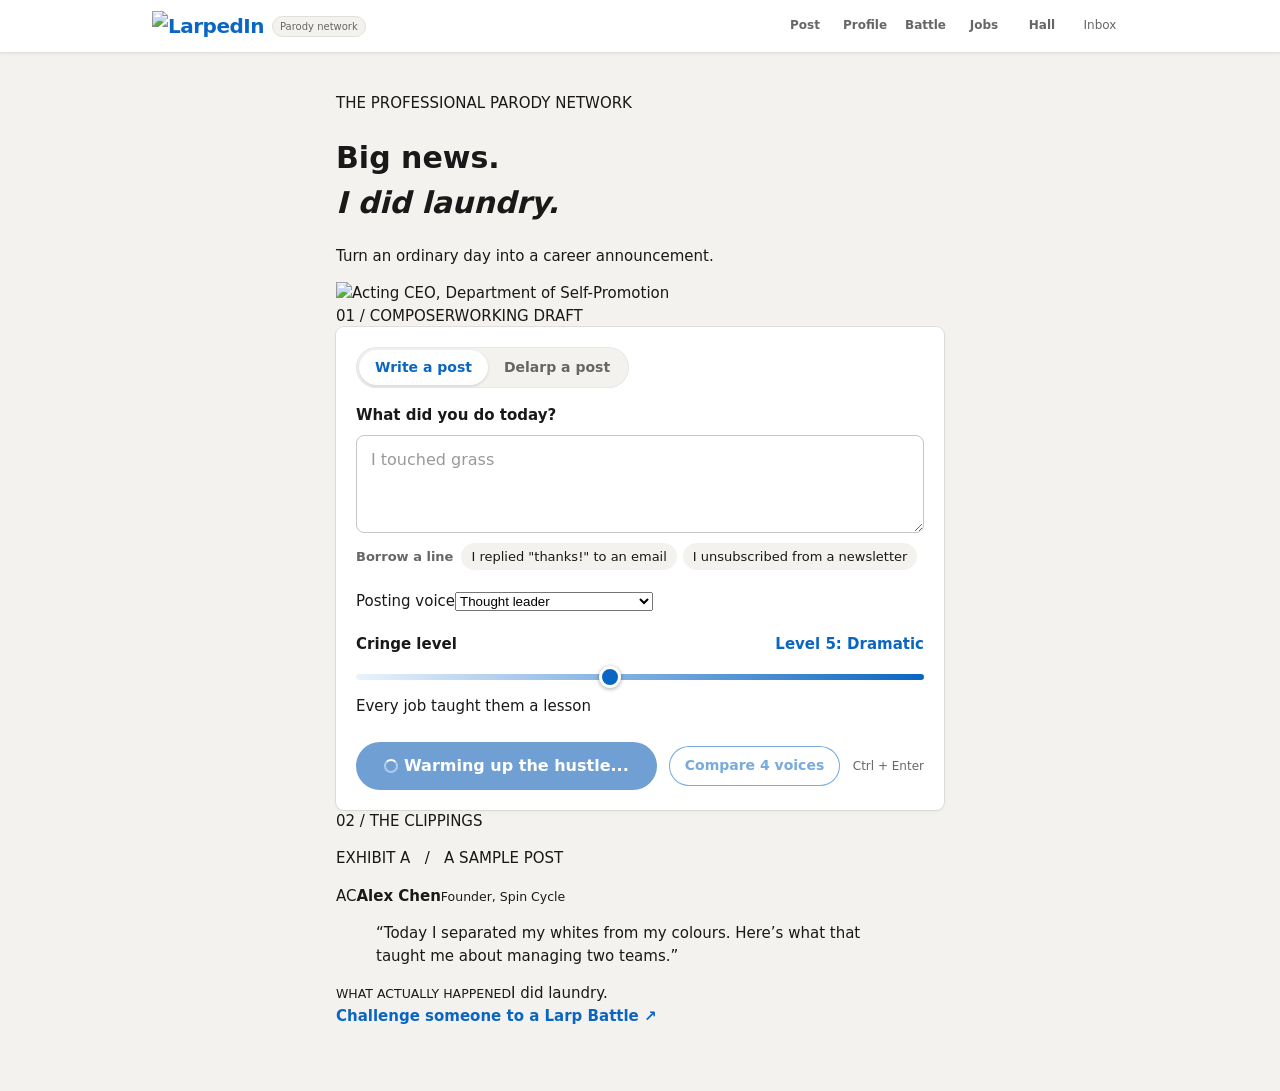
==== static/index.html @ d431d1be "Wire post actions and tighten microphone and empty input handling" ====
<!DOCTYPE html>
<!--
  LarpedIn — class reference for the designer (style.css).
  States are classes, never inline styles.

  LAYOUT
    (top bar comes from nav.js: .lnav*, styled inside nav.js)
    .intro             heading block above the composer
    .intro-title       big headline
    .tagline           one-line pitch under the headline
    .intro-link        link to the gallery (Hall of Larp)

  HALL PREVIEW (below the form, so the page is never empty)
    .hall-preview          section; hidden if the gallery is empty/unreachable
    .hall-preview-header   title + "See all →" row
    .hall-preview-title    "From the Hall of Larp"
    .hall-preview-list     <ol> of top posts
    .hall-preview-item     one <li>; contains an <a> to gallery.html#post-<id>
    .hall-preview-author / .hall-preview-headline / .hall-preview-text
    .hall-preview-meta     badge + votes line

  COMPOSER
    .composer          the input card (form); .is-delarp in Delarp mode
    .mode-toggle       LARP / Delarp switch
    .mode-btn          one mode button; .is-active = current mode
    .larp-options      vibe pills + cringe slider (hidden in Delarp mode)
    .composer-label    label above the textarea
    .composer-input    textarea; placeholder rotates through examples
    .composer-field    wraps the textarea + mic button
    .mic-btn           voice input toggle; .is-listening while recording
                       (hidden if the browser has no speech recognition)
    .inspo             "Need inspo?" row under the textarea
    .inspo-label       its label
    .inspo-chips       container for the example chips
    .inspo-chip        one example; click fills the textarea
    .vibe-label        "Pick a vibe" label
    .vibe-pills        group of the 4 vibe buttons
    .vibe-pill         one vibe button; .is-active = selected
    .vibe-emoji        emoji inside a pill
    .cringe            wrapper for the cringe slider
    .cringe-label      "Cringe level" label
    .cringe-slider     <input type="range"> 1-10
    .cringe-value      live text like "Level 7: Delusional"
    .composer-actions  row with Generate, Try 4 vibes and the shortcut hint
    .generate-btn      submit button; .is-loading while waiting,
                       .is-warming while the server wakes up (/api/health)
    .try-all-btn       "Try 4 vibes": current vibe + 3 random, 4 cards at once
    .shortcut-hint     "Ctrl/⌘ + Enter" hint text

  FEEDBACK
    .error-banner      inline error message (hidden when empty)
    .toast             short confirmation like "Copied!" (hidden when idle)

  RESULT
    .result            section that holds the generated card(s);
                       .is-loading while requests are in flight
    .status-line       rotating funny loading text ("Synergizing...")
    .skeleton          placeholder card shown while a post loads
    .skeleton-header / .skeleton-avatar / .skeleton-line (.is-short)
    .results-grid      container for cards (1 card now; 4 for "Try all 4 vibes")
    .result-item       one card + its actions
    .post-vibe         vibe label above a card (only in "Try 4 vibes")
    .card-error        a .result-item that failed (in "Try 4 vibes")
    .card-error-text   its error message
    .post-card         the fake feed post (<article>)
    .post-header       avatar + author block row
    .avatar            circle with the user's initials
    .post-author-block column with name / headline / meta
    .post-author       display name (editable, saved in localStorage)
    .post-headline     headline (editable, saved in localStorage)
    .post-meta         "1st · 2m · Public" line
    .parody-label      small "Parody" tag in the meta line
    .post-body         post text, line breaks preserved; clamped to ~5 lines
                       unless .is-expanded
    .see-more          "...see more" / "see less" toggle
    .cringe-report     score block on the card (hidden if no score)
    .badge             e.g. "Certified Lunatic"
    .gauge             one score row; data-key = buzzwords|emojis|humblebrag|overall
                       JS sets --pct (0-100) on .gauge for the fill width
    .gauge-label / .gauge-track / .gauge-fill / .gauge-value
    .post-stats        row with reactions (left) and counts (right)
    .reactions         "+ Bill Gates and 4,812 others"
    .reaction-emojis   the stacked reaction emoji
    .reaction-name     famous person who "liked" it
    .reaction-count    like count (animates up on render)
    .post-counts       "N comments · N reposts"
    .comment-count / .repost-count
    .action-bar        Like / Comment / Repost / Send row
    .action-btn        one action; .is-active when toggled on
    .post-comments     list of fake comments (only if backend sends them)
    .comment / .comment-avatar (initials) / .comment-author / .comment-title / .comment-text
    .truth-card        Delarp result card
    .truth-original    the pasted post, quoted and clamped to 3 lines
    .truth-label       "What actually happened"
    .truth-text        the honest one-liner
    .post-actions      real buttons under the card (Copy + open LinkedIn)
    .share-btn         "Copy + open LinkedIn"
    .escalate-btn      rewrite this post one cringe level higher, in place
    .copy-btn          copy the post text only
    .link-btn          copy a shareable /p/<id> link (hidden if no id)
    .x-btn             open X's compose box with an excerpt + share link
    .delarp-btn        send this generated post through Delarp mode
    .download-btn      save the .post-card as a PNG (html2canvas)
    .export-footer     "LarpedIn · parody" line added only inside the exported PNG
    .gallery-link      <a> to this post in gallery.html (hidden if no id)
    .regen-btn         same text + vibe + level again, replaces this card
-->
<html lang="en">
<head>
  <meta charset="UTF-8">
  <meta name="viewport" content="width=device-width, initial-scale=1">
  <title>LarpedIn</title>
  <link rel="stylesheet" href="style.css">
<link rel="stylesheet" href="/edition.css">
<script src="/cringe-levels.js"></script>
<link rel="icon" type="image/png" href="/icons/favicon.png">
</head>
<body>
  <main class="studio">
    <header class="mast">
  <div class="mast-copy"><p class="folio">THE PROFESSIONAL PARODY NETWORK</p>
  <h1>Big news.<br><em>I did laundry.</em></h1>
  <p class="mast-sub">Turn an ordinary day into a career announcement.</p></div>
  <img src="/icons/press-pass.svg" alt="Acting CEO, Department of Self-Promotion" class="pass-art">
</header>
<div class="desk"><div class="draft-column"><div class="desk-label"><span>01 / COMPOSER</span><span>WORKING DRAFT</span></div>

    <form class="composer" id="composer">
      <div class="mode-toggle" role="group" aria-label="Mode">
        <button type="button" class="mode-btn is-active" data-mode="larp" aria-pressed="true"><span aria-hidden="true"></span> Write a post</button>
        <button type="button" class="mode-btn" data-mode="delarp" aria-pressed="false"><span aria-hidden="true"></span> Delarp a post</button>
      </div>

      <label class="composer-label" for="text" id="text-label">What did you do today?</label>
      <div class="composer-field">
        <textarea class="composer-input" id="text" rows="3" maxlength="500" placeholder="I touched grass"></textarea>
        <button type="button" class="mic-btn" id="mic" aria-pressed="false" aria-label="Speak instead of typing" hidden><span aria-hidden="true"><svg viewBox="0 0 24 24" width="17" height="17" fill="none" stroke="currentColor" stroke-width="1.8"><rect x="9" y="3" width="6" height="12" rx="3"/><path d="M5 11a7 7 0 0 0 14 0M12 18v4"/></svg></span></button>
      </div>
      <div class="inspo">
        <span class="inspo-label" id="inspo-label">Need inspo?</span>
        <div class="inspo-chips" id="inspo-chips" role="group" aria-labelledby="inspo-label"></div>
      </div>

      <div class="larp-options" id="larp-options">
      <div class="voice-control"><label for="voice">Posting voice</label><select id="voice"><option value="thought leader">Thought leader</option><option value="humble brag">Humble brag</option><option value="hustle bro">Hustle bro</option><option value="agree?">Agree?</option><option value="laid off but grateful">Laid off but grateful</option><option value="AI influencer">AI influencer</option><option value="founder who failed 3 startups">Founder who failed 3 startups</option><option value="recruiter">Recruiter</option><option value="Gen Z intern">Gen Z intern</option></select></div>

      <div class="cringe">
        <label class="cringe-label" for="level">Cringe level</label>
        <input type="range" class="cringe-slider" id="level" min="1" max="10" value="5">
        <output class="cringe-value" id="level-value" for="level">Level 5: Dramatic</output>
        <span class="cringe-description" id="cringe-description">Every job taught them a lesson</span>
      </div>
      </div>

      <div class="composer-actions">
        <button type="submit" class="generate-btn is-warming" id="generate" disabled>Warming up the hustle...</button>
        <button type="button" class="try-all-btn" id="try-all" disabled>Compare 4 voices</button>
        <span class="shortcut-hint" id="shortcut-hint">Ctrl + Enter</span>
      </div>
    </form>

    <p class="error-banner" id="error" role="alert" hidden></p>
    <div class="toast" id="toast" role="status" hidden></div>

    <section class="result" id="result" aria-label="Your post" hidden>
      <p class="status-line" id="status" role="status"></p>
      <div class="results-grid" id="results" aria-live="polite"></div>
    </section>

    </div><aside class="case"><div class="desk-label"><span>02 / THE CLIPPINGS</span></div>
  <div class="clipping"><p class="folio">EXHIBIT A &nbsp; / &nbsp; A SAMPLE POST</p>
  <p class="byline"><span class="monogram">AC</span><span><b>Alex Chen</b><small>Founder, Spin Cycle</small></span></p>
  <blockquote>“Today I separated my whites from my colours. Here’s what that taught me about managing two teams.”</blockquote>
  <div class="original"><small>WHAT ACTUALLY HAPPENED</small>I did laundry.</div></div>
  <a class="case-link" href="/battle.html">Challenge someone to a Larp Battle <span>↗</span></a>
  </aside></div><section class="hall-preview" id="hall-preview" aria-labelledby="hall-preview-title" hidden>
      <div class="hall-preview-header">
        <h2 class="hall-preview-title" id="hall-preview-title">From the Hall of Larp</h2>
        <a class="intro-link" href="gallery.html">See all →</a>
      </div>
      <ol class="hall-preview-list" id="hall-preview-list"></ol>
    </section>
  </main>

  <template id="skeleton-template">
    <div class="skeleton" aria-hidden="true">
      <div class="skeleton-header">
        <span class="skeleton-avatar"></span>
        <span class="skeleton-line is-short"></span>
      </div>
      <span class="skeleton-line"></span>
      <span class="skeleton-line"></span>
      <span class="skeleton-line"></span>
      <span class="skeleton-line is-short"></span>
    </div>
  </template>

  <template id="card-error-template">
    <div class="result-item card-error" role="alert">
      <p class="post-vibe"></p>
      <p class="card-error-text"></p>
    </div>
  </template>

  <template id="truth-card-template">
    <div class="result-item">
      <article class="truth-card">
        <p class="truth-original"></p>
        <span class="truth-label">What actually happened</span>
        <p class="truth-text"></p>
      </article>
      <div class="post-actions">
        <button type="button" class="copy-btn">Copy the truth</button>
      </div>
    </div>
  </template>

  <template id="post-card-template">
    <div class="result-item">
      <p class="post-vibe" hidden></p>
      <article class="post-card">
        <header class="post-header">
          <div class="avatar" aria-hidden="true"></div>
          <div class="post-author-block">
            <span class="post-author" contenteditable="plaintext-only" role="textbox" aria-label="Display name (editable)" spellcheck="false"></span>
            <span class="post-headline" contenteditable="plaintext-only" role="textbox" aria-label="Headline (editable)" spellcheck="false"></span>
            <span class="post-meta">1st · 2m · <span aria-label="Public">Public</span> <span class="parody-label">Parody</span></span>
          </div>
        </header>
        <div class="post-body"></div>
        <button type="button" class="see-more" aria-expanded="false" hidden>...see more</button>
        <section class="cringe-report" aria-label="Cringe score" hidden>
          <span class="badge"></span>
          <div class="gauge" data-key="buzzwords" role="meter" aria-valuemin="0" aria-valuemax="100" aria-label="Buzzwords">
            <span class="gauge-label">Buzzwords</span>
            <span class="gauge-track"><span class="gauge-fill"></span></span>
            <span class="gauge-value">0</span>
          </div>
          <div class="gauge" data-key="emojis" role="meter" aria-valuemin="0" aria-valuemax="100" aria-label="Emojis">
            <span class="gauge-label">Emojis</span>
            <span class="gauge-track"><span class="gauge-fill"></span></span>
            <span class="gauge-value">0</span>
          </div>
          <div class="gauge" data-key="humblebrag" role="meter" aria-valuemin="0" aria-valuemax="100" aria-label="Humblebrag">
            <span class="gauge-label">Humblebrag</span>
            <span class="gauge-track"><span class="gauge-fill"></span></span>
            <span class="gauge-value">0</span>
          </div>
          <div class="gauge" data-key="overall" role="meter" aria-valuemin="0" aria-valuemax="100" aria-label="Overall cringe">
            <span class="gauge-label">Overall</span>
            <span class="gauge-track"><span class="gauge-fill"></span></span>
            <span class="gauge-value">0</span>
          </div>
        </section>
        <div class="post-stats">
          <span class="reactions"><span class="reaction-emojis" aria-hidden="true">+</span> <span class="reaction-name"></span> and <span class="reaction-count">0</span> others</span>
          <span class="post-counts"><span class="comment-count"></span> · <span class="repost-count"></span></span>
        </div>
        <div class="action-bar">
          <button type="button" class="action-btn" data-action="like" aria-pressed="false">Like</button>
          <button type="button" class="action-btn" data-action="comment">Comment</button>
          <button type="button" class="action-btn" data-action="repost">Repost</button>
          <button type="button" class="action-btn" data-action="send">Send</button>
        </div>
        <ul class="post-comments" hidden></ul>
      </article>
      <div class="post-actions">
        <button type="button" class="share-btn">Copy + open LinkedIn</button>
        <button type="button" class="escalate-btn">Escalate</button>
        <button type="button" class="copy-btn">Copy</button>
        <button type="button" class="link-btn" hidden>Share link</button>
        <button type="button" class="x-btn" hidden>Post on X</button>
        <button type="button" class="delarp-btn"> Delarp this</button>
        <button type="button" class="download-btn">Download image</button>
        <button type="button" class="regen-btn">Regenerate</button>
        <a class="gallery-link" hidden>See it in the Hall of Larp</a>
      </div>
    </div>
  </template>
  <script src="https://cdnjs.cloudflare.com/ajax/libs/html2canvas/1.4.1/html2canvas.min.js" integrity="sha512-BNaRQnYJYiPSqHHDb58B0yaPfCu+Wgds8Gp/gU33kqBtgNS4tSPHuGibyoeqMV/TJlSKda6FXzoEyYGjTe+vXA==" crossorigin="anonymous" referrerpolicy="no-referrer" defer></script>
  <script src="nav.js" defer></script>
  <script src="app.js"></script>
</body>
</html>
---- static/style.css ----
/* LarpedIn — index.html + gallery.html.
   Values follow the PLAN.md style guide so these pages match post/profile/battle. */

:root {
  --bg: #f4f2ee;
  --card: #fff;
  --text: #191919;
  --muted: #666;
  --line: #e8e8e8;
  --line-strong: #c7c7c7;
  --hover: rgba(0, 0, 0, 0.06);
  --blue: #0a66c2;
  --blue-hover: #004182;
  --blue-soft: #eaf2fb;
  --red: #e62b1e;
  --red-soft: #fdecea;
  --gold: #e7a33e;
  --gold-ink: #3b2500;
  --green: #2e9e5b;
  --yellow: #f2c230;
  --radius: 8px;
  --pill: 999px;
  --shadow: 0 0 0 1px rgba(0, 0, 0, 0.08), 0 2px 4px rgba(0, 0, 0, 0.04);
  --shadow-lift: 0 0 0 1px rgba(0, 0, 0, 0.08), 0 8px 24px rgba(0, 0, 0, 0.08);
  --font: -apple-system, system-ui, "Segoe UI", Roboto, sans-serif;
  --focus: 0 0 0 3px rgba(10, 102, 194, 0.35);
}

/* ---------- Base ---------- */

*, *::before, *::after { box-sizing: border-box; }
[hidden] { display: none !important; }

html { -webkit-text-size-adjust: 100%; }
body {
  margin: 0;
  background: var(--bg);
  color: var(--text);
  font: 15px/1.5 var(--font);
  overflow-x: clip;
}

a { color: var(--blue); text-decoration: none; font-weight: 600; }
a:hover { text-decoration: underline; }

button {
  font: inherit;
  color: inherit;
  cursor: pointer;
  border: 0;
  background: none;
  -webkit-tap-highlight-color: transparent;
}
button:disabled { cursor: default; opacity: 0.55; }

:focus-visible { outline: 2px solid var(--blue); outline-offset: 2px; }

main {
  max-width: 640px;
  margin: 0 auto;
  padding: 24px 16px 64px;
}

/* ---------- Intro ---------- */

.intro { margin: 8px 4px 20px; }
.intro-title {
  margin: 0 0 6px;
  font-size: clamp(26px, 5vw, 36px);
  line-height: 1.1;
  font-weight: 800;
  letter-spacing: -0.02em;
}
.tagline { margin: 0; color: var(--muted); font-size: 16px; }
.intro-link { white-space: nowrap; }

/* ---------- Shared button styles ---------- */

.generate-btn,
.try-all-btn,
.post-actions button,
.vote-btn {
  display: inline-flex;
  align-items: center;
  justify-content: center;
  gap: 6px;
  min-height: 40px;
  padding: 8px 16px;
  border-radius: var(--pill);
  font-weight: 600;
  font-size: 14px;
  line-height: 1.2;
  transition: background-color 0.15s, color 0.15s, box-shadow 0.15s;
}

/* Secondary: white with a blue outline. */
.try-all-btn,
.share-btn,
.escalate-btn,
.vote-btn {
  background: var(--card);
  color: var(--blue);
  box-shadow: inset 0 0 0 1px var(--blue);
}
.try-all-btn:hover:not(:disabled),
.share-btn:hover:not(:disabled),
.escalate-btn:hover:not(:disabled),
.vote-btn:hover:not(:disabled) {
  background: var(--blue-soft);
  box-shadow: inset 0 0 0 2px var(--blue);
}

/* Ghost: grey text, background on hover. */
.copy-btn,
.link-btn,
.x-btn,
.delarp-btn,
.download-btn,
.regen-btn { color: var(--muted); }
.copy-btn:hover:not(:disabled),
.link-btn:hover:not(:disabled),
.x-btn:hover:not(:disabled),
.delarp-btn:hover:not(:disabled),
.download-btn:hover:not(:disabled),
.regen-btn:hover:not(:disabled) { background: var(--hover); color: var(--text); }

/* ---------- Composer ---------- */

.composer {
  background: var(--card);
  border-radius: var(--radius);
  box-shadow: var(--shadow);
  padding: 20px;
}

.mode-toggle {
  display: inline-flex;
  padding: 3px;
  background: var(--bg);
  border-radius: var(--pill);
  box-shadow: inset 0 0 0 1px var(--line);
  margin-bottom: 16px;
}
.mode-btn {
  padding: 7px 16px;
  border-radius: var(--pill);
  font-size: 14px;
  font-weight: 600;
  color: var(--muted);
  transition: background-color 0.15s, color 0.15s;
}
.mode-btn:hover:not(.is-active) { color: var(--text); }
.mode-btn.is-active {
  background: var(--card);
  color: var(--blue);
  box-shadow: 0 1px 3px rgba(0, 0, 0, 0.15);
}

.composer-label,
.vibe-label,
.cringe-label {
  display: block;
  font-weight: 700;
  font-size: 15px;
  margin: 0 0 8px;
}

.composer-field { position: relative; }
.composer-input {
  display: block;
  width: 100%;
  min-height: 96px;
  padding: 12px 56px 12px 14px;
  border: 1px solid var(--line-strong);
  border-radius: var(--radius);
  background: var(--card);
  color: var(--text);
  font: 16px/1.5 var(--font); /* 16px stops iOS zooming in */
  resize: vertical;
  transition: border-color 0.15s, box-shadow 0.15s;
}
.composer-input::placeholder { color: #999; }
.composer-input:hover { border-color: #8c8c8c; }
.composer-input:focus { outline: none; border-color: var(--blue); box-shadow: var(--focus); }

.mic-btn {
  position: absolute;
  top: 8px;
  right: 8px;
  width: 40px;
  height: 40px;
  border-radius: 50%;
  display: grid;
  place-items: center;
  font-size: 18px;
  background: var(--bg);
  transition: background-color 0.15s;
}
.mic-btn:hover { background: #e9e6df; }
.mic-btn.is-listening {
  background: var(--red);
  animation: mic-pulse 1.2s ease-out infinite;
}
@keyframes mic-pulse {
  0% { box-shadow: 0 0 0 0 rgba(230, 43, 30, 0.5); }
  100% { box-shadow: 0 0 0 14px rgba(230, 43, 30, 0); }
}

.larp-options { margin-top: 20px; }

.vibe-pills { display: flex; flex-wrap: wrap; gap: 8px; }
.vibe-pill {
  display: inline-flex;
  align-items: center;
  gap: 6px;
  padding: 6px 14px;
  border-radius: var(--pill);
  background: var(--card);
  box-shadow: inset 0 0 0 1px var(--line-strong);
  font-size: 14px;
  font-weight: 600;
  color: var(--text);
  transition: background-color 0.15s, box-shadow 0.15s, color 0.15s;
}
.vibe-pill:hover:not(.is-active) { background: var(--hover); box-shadow: inset 0 0 0 1px #8c8c8c; }
.vibe-pill.is-active { background: var(--blue); color: #fff; box-shadow: none; }
.vibe-emoji { font-size: 16px; line-height: 1; }

.cringe {
  display: grid;
  grid-template-columns: 1fr auto;
  grid-template-areas: "label value" "slider slider";
  align-items: baseline;
  gap: 4px 12px;
  margin-top: 20px;
}
.cringe-label { grid-area: label; margin: 0; }
.cringe-value { grid-area: value; font-weight: 800; color: var(--blue); font-variant-numeric: tabular-nums; }
.cringe-slider { grid-area: slider; }

/* Range input */
.cringe-slider {
  -webkit-appearance: none;
  appearance: none;
  width: 100%;
  height: 28px;
  margin: 4px 0 0;
  background: transparent;
  cursor: pointer;
}
.cringe-slider::-webkit-slider-runnable-track {
  height: 6px;
  border-radius: var(--pill);
  background: linear-gradient(90deg, var(--blue-soft), var(--blue));
}
.cringe-slider::-moz-range-track {
  height: 6px;
  border-radius: var(--pill);
  background: linear-gradient(90deg, var(--blue-soft), var(--blue));
}
.cringe-slider::-webkit-slider-thumb {
  -webkit-appearance: none;
  width: 22px;
  height: 22px;
  margin-top: -8px;
  border-radius: 50%;
  background: var(--blue);
  border: 3px solid #fff;
  box-shadow: 0 1px 4px rgba(0, 0, 0, 0.35);
}
.cringe-slider::-moz-range-thumb {
  width: 16px;
  height: 16px;
  border-radius: 50%;
  background: var(--blue);
  border: 3px solid #fff;
  box-shadow: 0 1px 4px rgba(0, 0, 0, 0.35);
}
.cringe-slider:focus-visible { outline: none; }
.cringe-slider:focus-visible::-webkit-slider-thumb { box-shadow: var(--focus); }
.cringe-slider:focus-visible::-moz-range-thumb { box-shadow: var(--focus); }

.composer-actions {
  display: flex;
  flex-wrap: wrap;
  align-items: center;
  gap: 10px 12px;
  margin-top: 24px;
}

.generate-btn {
  min-height: 48px;
  padding: 12px 28px;
  font-size: 16px;
  font-weight: 700;
  background: var(--blue);
  color: #fff;
}
.generate-btn:hover:not(:disabled) { background: var(--blue-hover); }
.generate-btn:disabled { opacity: 1; background: #6f9fd3; cursor: progress; }
.generate-btn.is-loading::before,
.generate-btn.is-warming::before {
  content: "";
  width: 14px;
  height: 14px;
  border-radius: 50%;
  border: 2px solid rgba(255, 255, 255, 0.45);
  border-top-color: #fff;
  animation: spin 0.8s linear infinite;
}
@keyframes spin { to { transform: rotate(360deg); } }

.shortcut-hint { color: var(--muted); font-size: 12px; white-space: nowrap; margin-left: auto; }

/* ---------- Feedback ---------- */

.error-banner {
  margin: 12px 0 0;
  padding: 10px 14px;
  border-radius: var(--radius);
  background: var(--red-soft);
  box-shadow: inset 0 0 0 1px #f5c2bd;
  color: #a4161a;
  font-weight: 600;
}

.toast {
  position: fixed;
  left: 50%;
  bottom: 24px;
  transform: translateX(-50%);
  z-index: 1200;
  padding: 10px 18px;
  border-radius: var(--pill);
  background: var(--text);
  color: #fff;
  font-weight: 600;
  font-size: 14px;
  box-shadow: 0 6px 20px rgba(0, 0, 0, 0.25);
  animation: toast-in 0.2s ease-out;
}
@keyframes toast-in { from { opacity: 0; transform: translate(-50%, 8px); } }

.status-line {
  min-height: 1.5em;
  margin: 20px 0 0;
  text-align: center;
  color: var(--muted);
  font-style: italic;
}
.status-line:empty { margin: 0; min-height: 0; }

/* ---------- Results ---------- */

.result { margin-top: 20px; }
.results-grid { display: grid; gap: 20px; margin-top: 12px; }

/* "Try 4 vibes": break out of the 640px column into two columns. */
@media (min-width: 1000px) {
  .results-grid:has(> :nth-child(2)) {
    grid-template-columns: 1fr 1fr;
    align-items: start;
    width: min(1180px, calc(100vw - 48px));
    margin-left: calc(50% - min(590px, 50vw - 24px));
  }
}

.result-item { display: flex; flex-direction: column; gap: 10px; min-width: 0; }

.post-vibe {
  margin: 0;
  font-size: 12px;
  font-weight: 800;
  letter-spacing: 0.06em;
  text-transform: uppercase;
  color: var(--muted);
}

/* ---------- Post card ---------- */

.post-card,
.gallery-card,
.skeleton,
.card-error,
.qr-panel,
.gallery-empty {
  background: var(--card);
  border-radius: var(--radius);
  box-shadow: var(--shadow);
}

.post-card { padding: 16px 16px 0; }

.post-header { display: flex; gap: 10px; align-items: flex-start; }
.avatar {
  flex: none;
  width: 48px;
  height: 48px;
  border-radius: 50%;
  display: grid;
  place-items: center;
  background: linear-gradient(135deg, var(--blue), #5aa0e6);
  color: #fff;
  font-weight: 700;
  font-size: 17px;
}
.post-author-block { display: flex; flex-direction: column; min-width: 0; line-height: 1.35; }
.post-author { font-weight: 700; font-size: 15px; }
.post-headline {
  color: var(--muted);
  font-size: 13px;
  display: -webkit-box;
  -webkit-box-orient: vertical;
  -webkit-line-clamp: 2;
  line-clamp: 2;
  overflow: hidden;
}
.post-meta { color: var(--muted); font-size: 12px; display: flex; align-items: center; gap: 4px; flex-wrap: wrap; }

/* Editable name/headline: hint on hover, clear ring while editing. */
.post-card [contenteditable] { border-radius: 4px; padding: 0 2px; margin: 0 -2px; cursor: text; }
.post-card [contenteditable]:hover { background: var(--hover); }
.post-card [contenteditable]:focus { outline: none; box-shadow: var(--focus); background: var(--card); -webkit-line-clamp: unset; }

.parody-label {
  display: inline-block;
  padding: 0 6px;
  border-radius: var(--pill);
  border: 1px solid var(--red); /* border, not inset shadow: html2canvas fills inset shadows */
  color: var(--red);
  font-size: 10px;
  font-weight: 800;
  letter-spacing: 0.06em;
  text-transform: uppercase;
  line-height: 16px;
}

.post-body {
  margin: 12px 0 0;
  white-space: pre-wrap;
  overflow-wrap: anywhere;
  font-size: 15px;
  line-height: 1.55;
}
.post-body:not(.is-expanded) {
  display: -webkit-box;
  -webkit-box-orient: vertical;
  -webkit-line-clamp: 5;
  line-clamp: 5;
  overflow: hidden;
}
.see-more {
  display: block;
  margin: 4px 0 0;
  padding: 0;
  color: var(--muted);
  font-weight: 600;
  font-size: 14px;
}
.see-more:hover { color: var(--blue); text-decoration: underline; }

/* Cringe report */
.cringe-report {
  margin-top: 16px;
  padding: 14px;
  border-radius: var(--radius);
  background: #faf9f7;
  border: 1px solid var(--line);
  display: grid;
  gap: 8px;
}
.badge {
  justify-self: start;
  display: inline-flex;
  align-items: center;
  gap: 6px;
  padding: 5px 12px;
  border-radius: 6px;
  background: var(--gold);
  color: var(--gold-ink);
  font-weight: 800;
  font-size: 13px;
  letter-spacing: 0.01em;
  transform: rotate(-2deg);
  box-shadow: 0 2px 0 #b97c1f, 0 4px 10px rgba(231, 163, 62, 0.35);
}
.badge::before { content: ""; }
.cringe-report .badge { margin-bottom: 4px; }

.gauge {
  display: grid;
  grid-template-columns: 7.5em 1fr 2.5em;
  align-items: center;
  gap: 10px;
  font-size: 13px;
}
.gauge-label { color: var(--muted); }
.gauge[data-key="overall"] .gauge-label { color: var(--text); font-weight: 700; }
.gauge-value { text-align: right; font-weight: 800; font-variant-numeric: tabular-nums; }

/* The track holds the full green→red ramp; .gauge-fill is a grey cover that
   shrinks from the right, so more cringe reveals hotter colours. Plain widths
   (no clip-path) so the html2canvas export renders it too. */
.gauge-track {
  position: relative;
  height: 10px;
  border-radius: var(--pill);
  overflow: hidden;
  background: linear-gradient(90deg, var(--green), var(--yellow) 50%, var(--red));
}
.gauge-fill {
  position: absolute;
  top: 0;
  right: 0;
  bottom: 0;
  width: calc((100 - var(--pct, 0)) * 1%);
  background: #e9e7e3;
  transition: width 1.2s cubic-bezier(0.22, 1, 0.36, 1);
}
.gauge[data-key="overall"] .gauge-track { height: 14px; }

/* Stats + actions */
.post-stats {
  display: flex;
  justify-content: space-between;
  align-items: center;
  flex-wrap: wrap;
  gap: 4px 12px;
  margin-top: 14px;
  padding: 10px 0;
  border-top: 1px solid var(--line);
  color: var(--muted);
  font-size: 13px;
}
.reactions { display: inline-flex; align-items: center; gap: 4px; }
.reaction-emojis { letter-spacing: -3px; margin-right: 4px; }
.reaction-name { color: var(--text); }

.action-bar {
  display: flex;
  border-top: 1px solid var(--line);
  padding: 4px 0;
}
.action-btn {
  flex: 1 1 0;
  min-height: 44px;
  padding: 8px 4px;
  border-radius: 4px;
  color: var(--muted);
  font-weight: 600;
  font-size: 14px;
  white-space: nowrap;
  transition: background-color 0.15s, color 0.15s;
}
.action-btn:hover { background: var(--hover); color: var(--text); }
.action-btn.is-active { color: var(--blue); }

/* Comments */
.post-comments {
  list-style: none;
  margin: 0;
  padding: 4px 0 16px;
  border-top: 1px solid var(--line);
  display: grid;
  gap: 10px;
}
.comment {
  position: relative;
  margin: 8px 0 0 44px;
  padding: 8px 12px;
  border-radius: 0 var(--radius) var(--radius) var(--radius);
  background: #f2f2f2;
  display: flex;
  flex-direction: column;
}
.comment-avatar {
  display: grid;
  place-items: center;
  color: #fff;
  font-weight: 700;
  font-size: 13px;
  position: absolute;
  left: -44px;
  top: 0;
  width: 36px;
  height: 36px;
  border-radius: 50%;
  background: linear-gradient(135deg, #915907, var(--gold));
}
.comment-author { font-weight: 700; font-size: 14px; }
.comment-title { color: var(--muted); font-size: 12px; line-height: 1.3; }
.comment-text { margin-top: 6px; font-size: 14px; }

/* Real actions under the card */
.post-actions { display: flex; flex-wrap: wrap; align-items: center; gap: 4px; }
.post-actions button { padding: 8px 12px; }
.post-actions .share-btn { margin-right: 4px; }

/* Delarp result */
.truth-card {
  padding: 24px;
  border-radius: var(--radius);
  background: var(--text);
  color: #fff;
  box-shadow: var(--shadow-lift);
}
.truth-label {
  display: inline-block;
  padding: 3px 10px;
  border-radius: var(--pill);
  background: var(--red);
  font-size: 12px;
  font-weight: 800;
  letter-spacing: 0.08em;
  text-transform: uppercase;
}
.truth-text {
  margin: 14px 0 0;
  font-size: clamp(24px, 5vw, 34px);
  line-height: 1.2;
  font-weight: 800;
  letter-spacing: -0.01em;
  white-space: pre-wrap;
}

/* Loading + errors */
.skeleton { padding: 16px; display: flex; flex-direction: column; gap: 12px; }
.skeleton-header { display: flex; align-items: center; gap: 10px; margin-bottom: 4px; }
.skeleton-avatar,
.skeleton-line {
  display: block;
  background: linear-gradient(90deg, #ecebe8 25%, #f7f6f4 50%, #ecebe8 75%);
  background-size: 200% 100%;
  animation: shimmer 1.3s linear infinite;
}
.skeleton-avatar { flex: none; width: 48px; height: 48px; border-radius: 50%; }
.skeleton-line { height: 12px; width: 100%; border-radius: 6px; }
.skeleton-line.is-short { width: 45%; }
@keyframes shimmer { from { background-position: 200% 0; } to { background-position: -200% 0; } }

.card-error { padding: 16px; box-shadow: var(--shadow), inset 3px 0 0 var(--red); }
.card-error .post-vibe { margin-bottom: 4px; }
.card-error-text { margin: 0; color: var(--muted); }

/* ---------- Gallery ---------- */

.gallery-page main { max-width: 1120px; }

.gallery-layout { display: grid; gap: 20px; }
@media (min-width: 900px) {
  .gallery-layout { grid-template-columns: 340px minmax(0, 640px); align-items: start; justify-content: center; gap: 28px; }
  .qr-panel { position: sticky; top: 72px; }
}

.qr-panel { padding: 24px; text-align: center; }
.qr-panel h2 { margin: 0 0 16px; font-size: 24px; font-weight: 800; letter-spacing: -0.01em; }
.qr-code {
  display: block;
  width: 100%;
  max-width: 280px;
  margin: 0 auto;
  padding: 12px;
  border-radius: var(--radius);
  background: #fff;
  box-shadow: inset 0 0 0 1px var(--line);
}
.qr-code img,
.qr-code canvas { display: block; width: 100% !important; height: auto !important; image-rendering: pixelated; }
.qr-url { margin: 14px 0 0; font-weight: 700; font-size: 16px; color: var(--blue); overflow-wrap: anywhere; }

@media (max-width: 899px) {
  .qr-panel { display: grid; grid-template-columns: 120px 1fr; align-items: center; gap: 4px 16px; text-align: left; padding: 16px; }
  .qr-panel h2 { margin: 0; font-size: 18px; grid-column: 2; grid-row: 1; align-self: end; }
  .qr-code { grid-column: 1; grid-row: 1 / span 2; padding: 6px; }
  .qr-url { margin: 0; grid-column: 2; grid-row: 2; align-self: start; font-size: 14px; }
}

.gallery-empty { margin: 0; padding: 40px 20px; text-align: center; color: var(--muted); }

.gallery-feed { list-style: none; margin: 0; padding: 0; display: grid; gap: 16px; }
.gallery-card { padding: 16px; }
.gallery-card .avatar { background: var(--bg); font-size: 24px; box-shadow: inset 0 0 0 1px var(--line); }
.gallery-card.is-new { animation: new-post 4s ease-out; }
@keyframes new-post {
  0%, 30% { box-shadow: var(--shadow), 0 0 0 3px var(--blue); }
  100% { box-shadow: var(--shadow); }
}

.gallery-original {
  margin: 12px 0 0;
  padding: 8px 12px;
  border-radius: 6px;
  background: var(--bg);
  color: var(--muted);
  font-size: 13px;
  font-style: italic;
}

.gallery-footer {
  display: flex;
  flex-wrap: wrap;
  align-items: center;
  gap: 8px 12px;
  margin-top: 14px;
  padding-top: 12px;
  border-top: 1px solid var(--line);
}
.gallery-footer .badge { font-size: 12px; padding: 3px 10px; }
.gallery-score { color: var(--muted); font-size: 13px; font-weight: 600; }
.vote-btn { margin-left: auto; min-width: 72px; font-weight: 800; font-variant-numeric: tabular-nums; }
.vote-btn.is-active { background: var(--blue); color: #fff; box-shadow: none; }
.vote-btn.is-active:hover:not(:disabled) { background: var(--blue-hover); box-shadow: none; }

/* ---------- Phone ---------- */

@media (max-width: 560px) {
  main { padding: 16px 12px 56px; }
  .composer { padding: 16px; }
  .generate-btn { flex: 1 1 100%; }
  .try-all-btn { flex: 1 1 auto; }
  .action-btn { font-size: 13px; }
  .post-actions { display: grid; grid-template-columns: 1fr 1fr; }
  .post-actions .share-btn { grid-column: 1 / -1; margin: 0; }
  .post-actions .escalate-btn { grid-column: 1 / -1; margin: 0 0 4px; }
  .post-actions .gallery-link { grid-column: 1 / -1; justify-content: center; }
  .post-card { padding: 14px 14px 0; }
  .gauge { grid-template-columns: 6.5em 1fr 2.2em; gap: 8px; }
}

/* Keyboard shortcut means nothing on touch screens. */
@media (hover: none) { .shortcut-hint { display: none; } }

@media (prefers-reduced-motion: reduce) {
  *, *::before, *::after { animation: none !important; transition: none !important; }
}

/* ---------- Inspo chips + gallery link ---------- */

.inspo { display: flex; flex-wrap: wrap; align-items: center; gap: 6px 8px; margin-top: 10px; }
.inspo-label { color: var(--muted); font-size: 13px; font-weight: 600; }
.inspo-chips { display: flex; flex-wrap: wrap; gap: 6px; }
.inspo-chip {
  padding: 4px 10px;
  border-radius: var(--pill);
  background: var(--bg);
  color: var(--text);
  font-size: 13px;
  transition: background-color 0.15s;
}
.inspo-chip:hover { background: #e9e6df; }
.inspo-chip { text-align: left; }

.gallery-link {
  display: inline-flex;
  align-items: center;
  min-height: 40px;
  padding: 8px 12px;
  border-radius: var(--pill);
  font-size: 14px;
  color: var(--muted);
}
.gallery-link:hover { background: var(--hover); color: var(--text); text-decoration: none; }
.gallery-card { scroll-margin-top: 80px; }

/* ---------- Typing + confetti ---------- */

.post-body.is-typing::after {
  content: "";
  display: inline-block;
  width: 2px;
  height: 1.1em;
  margin-left: 2px;
  vertical-align: text-bottom;
  background: var(--blue);
  animation: caret 0.8s steps(1) infinite;
}
@keyframes caret { 50% { opacity: 0; } }

.confetti {
  position: absolute;
  z-index: 1100;
  pointer-events: none;
  font-size: 22px;
  line-height: 1;
  margin: -11px 0 0 -11px;
  animation: confetti 1.5s cubic-bezier(0.2, 0.7, 0.4, 1) forwards;
}
@keyframes confetti {
  0% { transform: translate(0, 0) rotate(0) scale(0.6); opacity: 1; }
  45% { transform: translate(calc(var(--dx) * 0.7), var(--dy)) rotate(calc(var(--rot) * 0.5)) scale(1); opacity: 1; }
  100% { transform: translate(var(--dx), calc(var(--dy) + 320px)) rotate(var(--rot)) scale(1); opacity: 0; }
}

.result-item, .skeleton { scroll-margin-top: 72px; }

/* ---------- Gallery toolbar + presenter mode ---------- */

.gallery-toolbar { display: flex; flex-wrap: wrap; align-items: center; justify-content: space-between; gap: 8px 16px; margin-top: 12px; }
.gallery-stats { margin: 0; font-weight: 700; font-variant-numeric: tabular-nums; }
.gallery-stats:empty { display: none; }
.present-btn {
  margin-left: auto;
  padding: 8px 14px;
  border-radius: var(--pill);
  font-size: 14px;
  font-weight: 600;
  color: var(--muted);
  box-shadow: inset 0 0 0 1px var(--line-strong);
  background: var(--card);
}
.present-btn:hover { color: var(--text); background: var(--hover); }

.gallery-flash {
  position: fixed;
  left: 50%;
  bottom: 4vh;
  transform: translateX(-50%);
  z-index: 1300;
  max-width: min(900px, calc(100vw - 32px));
  padding: 14px 24px;
  border-radius: var(--pill);
  background: var(--blue);
  color: #fff;
  font-size: clamp(18px, 2.4vw, 32px);
  font-weight: 800;
  text-align: center;
  box-shadow: 0 12px 40px rgba(10, 102, 194, 0.45);
  animation: flash-in 0.4s cubic-bezier(0.2, 1.4, 0.4, 1);
}
@keyframes flash-in { from { transform: translate(-50%, 30px) scale(0.9); opacity: 0; } }

/* Projector view: giant QR on the left, live feed on the right, no site chrome. */
.is-presenting .lnav,
.is-presenting .tagline { display: none !important; }
.is-presenting main { max-width: none; padding: 2vh 3vw; height: 100vh; display: flex; flex-direction: column; }
.is-presenting .intro { display: flex; align-items: baseline; justify-content: space-between; gap: 24px; margin: 0 0 2vh; }
.is-presenting .intro-title { font-size: clamp(32px, 4vw, 64px); }
.is-presenting .gallery-toolbar { margin: 0; }
.is-presenting .gallery-stats { font-size: clamp(18px, 2vw, 32px); }
.is-presenting .gallery-layout {
  flex: 1;
  min-height: 0;
  grid-template-columns: minmax(320px, 40vw) 1fr;
  gap: 3vw;
  align-items: stretch;
}
.is-presenting .qr-panel {
  position: static;
  display: flex;
  flex-direction: column;
  justify-content: center;
  align-items: center;
  text-align: center;
  padding: 3vh 2vw;
}
.is-presenting .qr-panel h2 { font-size: clamp(32px, 4vw, 72px); margin: 0 0 2vh; grid-column: auto; }
.is-presenting .qr-code { max-width: min(34vw, 62vh); padding: 16px; grid-column: auto; }
.is-presenting .qr-url { font-size: clamp(18px, 2vw, 34px); margin-top: 2vh; grid-column: auto; }
.is-presenting .gallery-layout > section { min-height: 0; overflow: hidden; }
.is-presenting .gallery-feed { gap: 2vh; }
.is-presenting .gallery-card { font-size: clamp(15px, 1.25vw, 22px); }
.is-presenting .gallery-card .post-body { font-size: 1em; }
.is-presenting .gallery-card .post-headline,
.is-presenting .gallery-card .post-meta,
.is-presenting .gallery-original { font-size: 0.8em; }
.is-presenting .gallery-card .see-more { display: none; }

/* ---------- Delarp extras + export footer ---------- */

.truth-original {
  margin: 0 0 16px;
  padding-left: 12px;
  border-left: 3px solid rgba(255, 255, 255, 0.25);
  color: rgba(255, 255, 255, 0.6);
  font-size: 14px;
  font-style: italic;
  white-space: pre-wrap;
  display: -webkit-box;
  -webkit-box-orient: vertical;
  -webkit-line-clamp: 3;
  line-clamp: 3;
  overflow: hidden;
}

.export-footer {
  margin: 0;
  padding: 10px 0 14px;
  border-top: 1px solid var(--line);
  color: var(--muted);
  font-size: 12px;
  font-weight: 600;
  text-align: center;
}

/* ---------- Hall preview (FRONTEND MINIMAL — designer may replace) ---------- */

.hall-preview { margin-top: 32px; }
.hall-preview-header { display: flex; align-items: baseline; justify-content: space-between; gap: 12px; margin: 0 4px 10px; }
.hall-preview-title { margin: 0; font-size: 18px; font-weight: 800; }
.hall-preview-list { list-style: none; margin: 0; padding: 0; display: grid; gap: 10px; }
.hall-preview-item a {
  display: flex;
  flex-direction: column;
  gap: 2px;
  padding: 14px 16px;
  border-radius: var(--radius);
  background: var(--card);
  box-shadow: var(--shadow);
  color: var(--text);
  font-weight: 400;
}
.hall-preview-item a:hover { text-decoration: none; box-shadow: var(--shadow-lift); }
.hall-preview-author { font-weight: 700; }
.hall-preview-headline { color: var(--muted); font-size: 13px; }
.hall-preview-text {
  margin-top: 6px;
  font-size: 14px;
  white-space: pre-wrap;
  display: -webkit-box;
  -webkit-box-orient: vertical;
  -webkit-line-clamp: 3;
  line-clamp: 3;
  overflow: hidden;
}
.hall-preview-meta { margin-top: 6px; color: var(--muted); font-size: 12px; font-weight: 600; }

/* ---------- Leaderboard (FRONTEND MINIMAL — designer may replace) ---------- */

.leaderboard { margin-bottom: 16px; padding: 16px; border-radius: var(--radius); background: var(--card); box-shadow: var(--shadow); }
.leaderboard-header { display: flex; flex-wrap: wrap; align-items: center; justify-content: space-between; gap: 8px 12px; margin-bottom: 8px; }
.leaderboard-title { margin: 0; font-size: 18px; font-weight: 800; }
.battle-link {
  display: inline-flex;
  align-items: center;
  min-height: 36px;
  padding: 6px 14px;
  border-radius: var(--pill);
  background: var(--red);
  color: #fff;
  font-size: 14px;
}
.battle-link:hover { background: #b81f15; text-decoration: none; }
.leaderboard-list { list-style: none; margin: 0; padding: 0; display: grid; gap: 6px; }
.leaderboard-row {
  display: grid;
  grid-template-columns: 2em minmax(0, 10em) minmax(0, 1fr) auto;
  align-items: center;
  gap: 10px;
  padding: 8px 10px;
  border-radius: 6px;
  background: var(--bg);
}
.leaderboard-rank { font-size: 1.4em; line-height: 1; }
.leaderboard-name { font-weight: 700; overflow: hidden; text-overflow: ellipsis; white-space: nowrap; }
.leaderboard-text { color: var(--muted); font-style: italic; overflow: hidden; text-overflow: ellipsis; white-space: nowrap; }
.leaderboard-score { font-weight: 800; font-variant-numeric: tabular-nums; }
@media (max-width: 560px) {
  .leaderboard-row { grid-template-columns: 2em minmax(0, 1fr) auto; }
  .leaderboard-text { grid-column: 2 / -1; grid-row: 2; }
}
.is-presenting .leaderboard { font-size: clamp(15px, 1.3vw, 24px); }
.is-presenting .leaderboard-title { font-size: 1.3em; }

/* ---------- Sort toggle (FRONTEND MINIMAL — designer may replace) ---------- */

.sort-toggle { display: inline-flex; padding: 3px; margin-bottom: 12px; border-radius: var(--pill); background: var(--card); box-shadow: var(--shadow); }
.sort-btn { padding: 6px 14px; border-radius: var(--pill); font-size: 14px; font-weight: 600; color: var(--muted); }
.sort-btn:hover:not(.is-active) { color: var(--text); }
.sort-btn.is-active { background: var(--blue); color: #fff; }
.leaderboard-empty { margin: 0; color: var(--muted); }
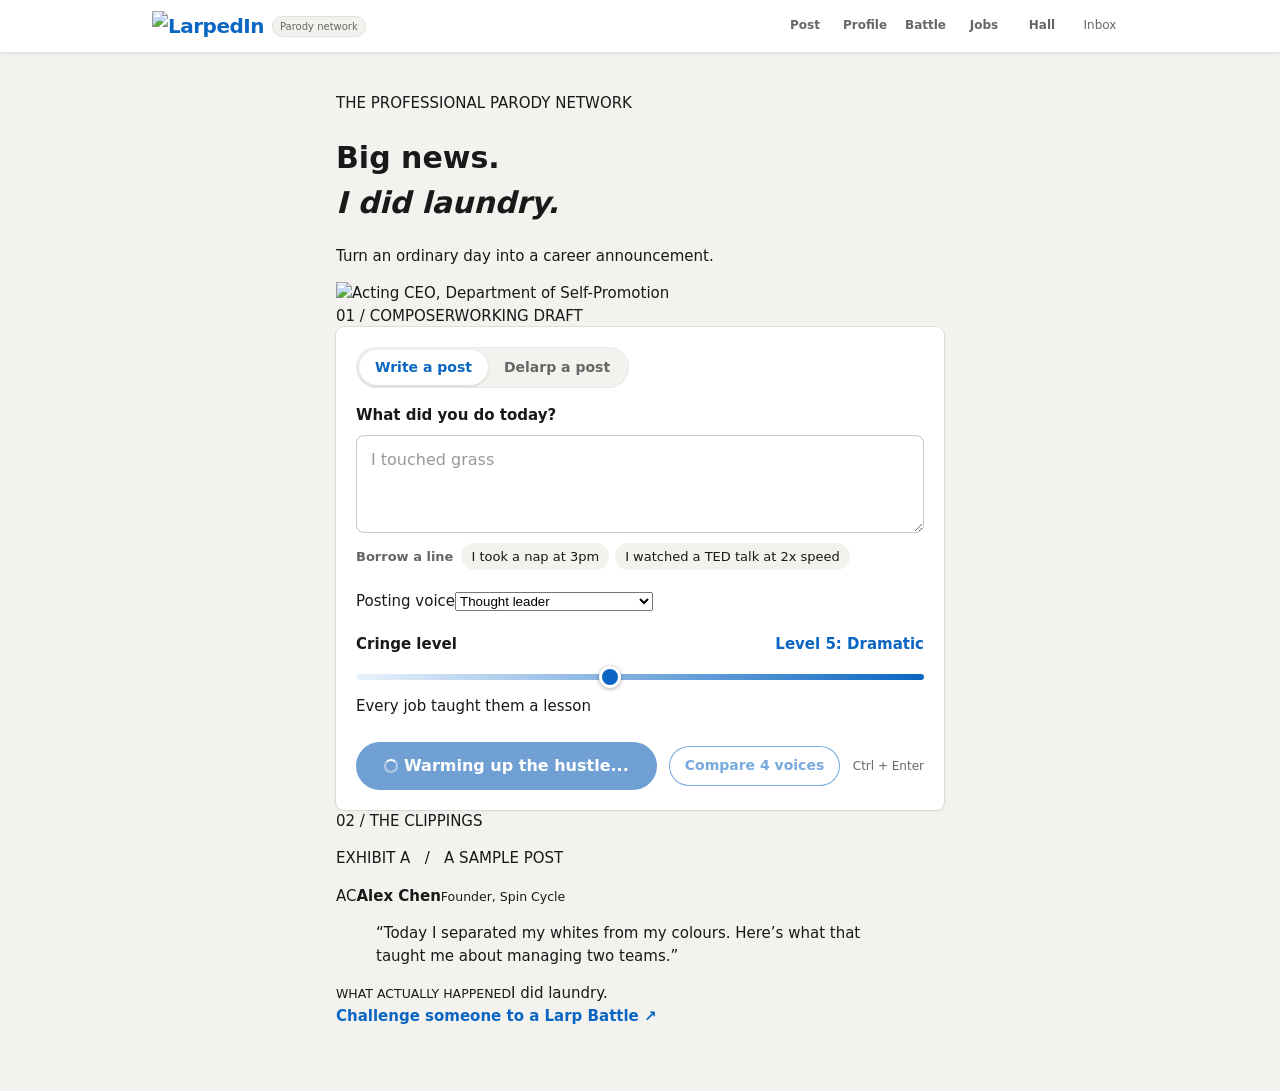
==== commit 39cfc243: "Real LinkedIn posting via linkedin.js with share-box fallback; first-post name step; trust restored " ====
--- a/static/index.html
+++ b/static/index.html
@@ -41,6 +41,9 @@
     .cringe-label      "Cringe level" label
     .cringe-slider     <input type="range"> 1-10
     .cringe-value      live text like "Level 7: Delusional"
+    .name-step         "What should we call you?" field, shown once on the
+                       first post while the saved name is still the default
+    .name-step-label / .name-step-input / .name-step-hint
     .composer-actions  row with Generate, Try 4 vibes and the shortcut hint
     .generate-btn      submit button; .is-loading while waiting,
                        .is-warming while the server wakes up (/api/health)
@@ -152,6 +155,12 @@
       </div>
       </div>
 
+      <div class="name-step" id="name-step" hidden>
+        <label class="name-step-label" for="name-input">What should we call you, visionary?</label>
+        <input class="name-step-input" id="name-input" type="text" maxlength="60" autocomplete="name" placeholder="Your name">
+        <p class="name-step-hint">It goes on your post and in the Hall of Larp. Leave it blank to stay anonymous.</p>
+      </div>
+
       <div class="composer-actions">
         <button type="submit" class="generate-btn is-warming" id="generate" disabled>Warming up the hustle...</button>
         <button type="button" class="try-all-btn" id="try-all" disabled>Compare 4 voices</button>
@@ -279,6 +288,7 @@
   </template>
   <script src="https://cdnjs.cloudflare.com/ajax/libs/html2canvas/1.4.1/html2canvas.min.js" integrity="sha512-BNaRQnYJYiPSqHHDb58B0yaPfCu+Wgds8Gp/gU33kqBtgNS4tSPHuGibyoeqMV/TJlSKda6FXzoEyYGjTe+vXA==" crossorigin="anonymous" referrerpolicy="no-referrer" defer></script>
   <script src="nav.js" defer></script>
+  <script src="/linkedin.js" defer></script>
   <script src="app.js"></script>
 </body>
 </html>
--- a/static/style.css
+++ b/static/style.css
@@ -968,3 +968,28 @@
 .sort-btn:hover:not(.is-active) { color: var(--text); }
 .sort-btn.is-active { background: var(--blue); color: #fff; }
 .leaderboard-empty { margin: 0; color: var(--muted); }
+
+/* ---------- Name step (matches edition.css: rule lines, 5px corners, Arial labels) ---------- */
+
+.name-step {
+  display: grid;
+  gap: 5px;
+  margin: 14px 0 0;
+  padding: 12px 14px;
+  border: 1px solid var(--rule, #c9d6e4);
+  border-left: 3px solid var(--brand, #0a66c2);
+  border-radius: 5px;
+  background: var(--highlight, #dfedff);
+}
+.name-step-label { font: 600 12px Arial, sans-serif; color: #394851; }
+.name-step-input {
+  width: 100%;
+  padding: 8px;
+  border: 1px solid var(--rule, #c9d6e4);
+  border-radius: 5px;
+  background: #fff;
+  color: var(--brand, #0a66c2);
+  font: 16px Arial, sans-serif;
+}
+.name-step-input:focus { outline: 2px solid var(--brand, #0a66c2); outline-offset: 1px; }
+.name-step-hint { margin: 0; font-size: 11px; color: #4d6174; }
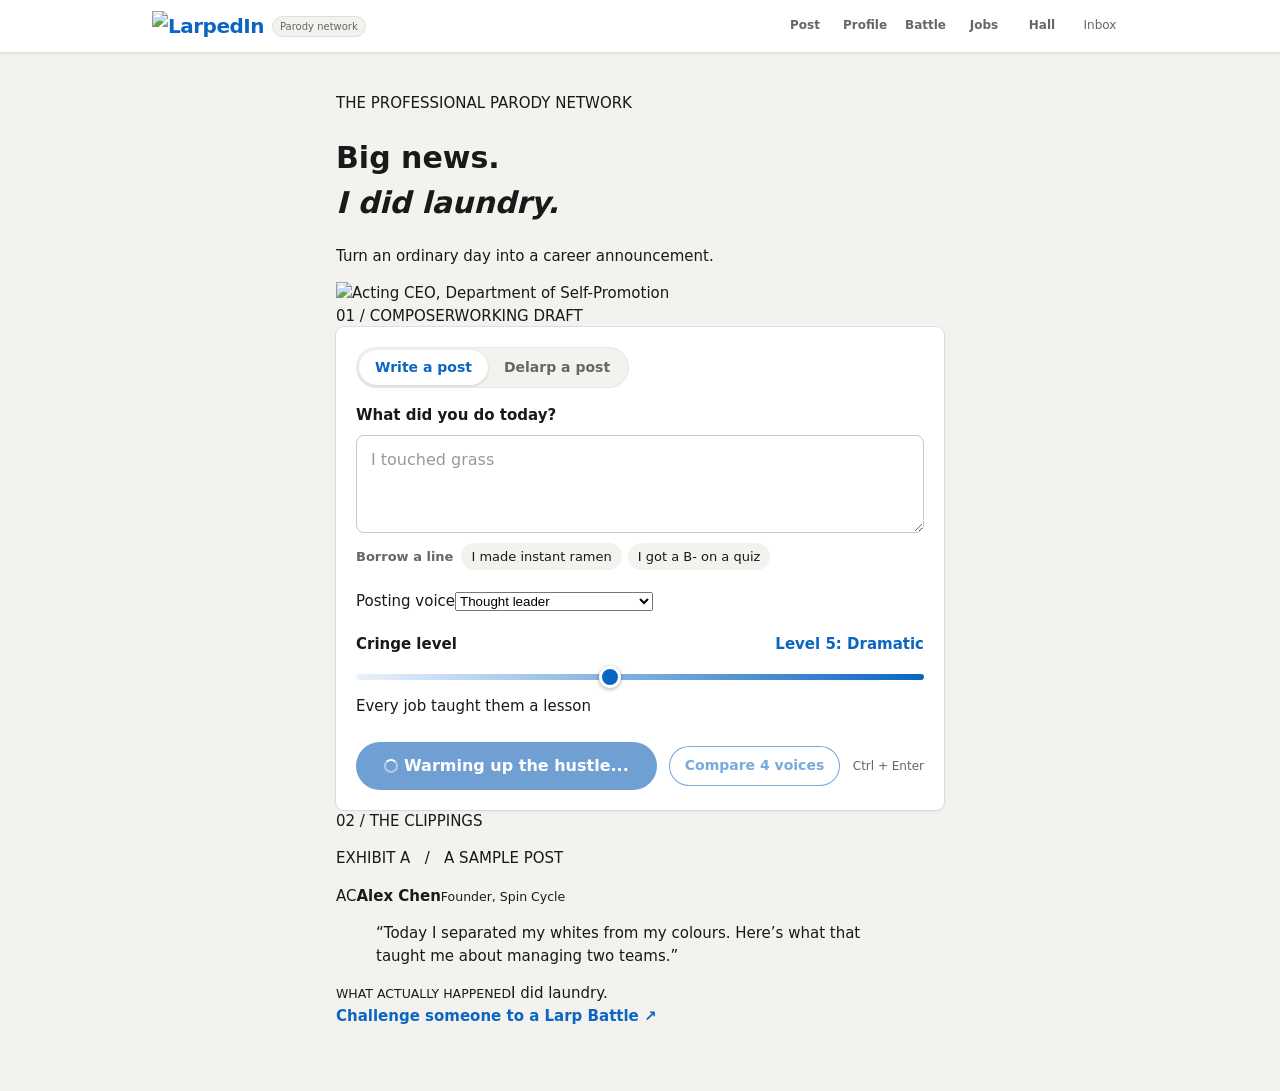
==== commit d498324e: "Separate real LinkedIn posting from gags: fake Repost no longer posts; labelled Post to LinkedIn but" ====
--- a/static/index.html
+++ b/static/index.html
@@ -96,8 +96,10 @@
     .truth-original    the pasted post, quoted and clamped to 3 lines
     .truth-label       "What actually happened"
     .truth-text        the honest one-liner
-    .post-actions      real buttons under the card (Copy + open LinkedIn)
-    .share-btn         "Copy + open LinkedIn"
+    .post-actions      real buttons under the card (Post to LinkedIn…, Copy, ...)
+    .share-btn         "Post to LinkedIn…": the ONLY control that can reach real
+                       LinkedIn posting (confirm dialog via linkedin.js, else the
+                       share box). Fake-card buttons must never call it.
     .escalate-btn      rewrite this post one cringe level higher, in place
     .copy-btn          copy the post text only
     .link-btn          copy a shareable /p/<id> link (hidden if no id)
@@ -274,7 +276,7 @@
         <ul class="post-comments" hidden></ul>
       </article>
       <div class="post-actions">
-        <button type="button" class="share-btn">Copy + open LinkedIn</button>
+        <button type="button" class="share-btn" title="Real LinkedIn. You will see the exact text and confirm before anything is posted.">Post to LinkedIn…</button>
         <button type="button" class="escalate-btn">Escalate</button>
         <button type="button" class="copy-btn">Copy</button>
         <button type="button" class="link-btn" hidden>Share link</button>
--- a/static/style.css
+++ b/static/style.css
@@ -993,3 +993,26 @@
 }
 .name-step-input:focus { outline: 2px solid var(--brand, #0a66c2); outline-offset: 1px; }
 .name-step-hint { margin: 0; font-size: 11px; color: #4d6174; }
+
+/* ---------- Presenter mode vs edition.css ----------
+   edition.css loads after this file and its blue .intro header is tall, which pushed
+   the QR URL off a 1080p screen. Higher-specificity overrides for presenter mode only. */
+body.is-presenting.gallery-page .intro { padding: 1.6vh 2vw; align-items: center; }
+body.is-presenting.gallery-page .intro .dept-folio { display: none; }
+body.is-presenting.gallery-page .intro .intro-title { font-size: clamp(30px, 3.2vw, 54px); }
+body.is-presenting.gallery-page .intro .intro-title::before { display: none; }
+body.is-presenting.gallery-page .qr-panel { overflow: hidden; padding: 2vh 2vw; }
+body.is-presenting.gallery-page .qr-panel h2 { font-size: clamp(28px, 3.4vw, 60px); margin-bottom: 1.5vh; }
+body.is-presenting.gallery-page .qr-code { max-width: min(30vw, 54vh); }
+body.is-presenting.gallery-page .qr-url { margin-top: 1.5vh; }
+
+/* ---------- Real posting vs gags ----------
+   .share-btn is the only control that can reach real LinkedIn posting, so it gets the
+   edition primary look (solid brand, 5px corners) to stand apart from gag actions. */
+.post-actions .share-btn {
+  background: var(--brand, #0a66c2);
+  color: #fff;
+  box-shadow: none;
+  border-radius: 5px;
+}
+.post-actions .share-btn:hover:not(:disabled) { background: var(--blue-hover, #004182); box-shadow: none; }
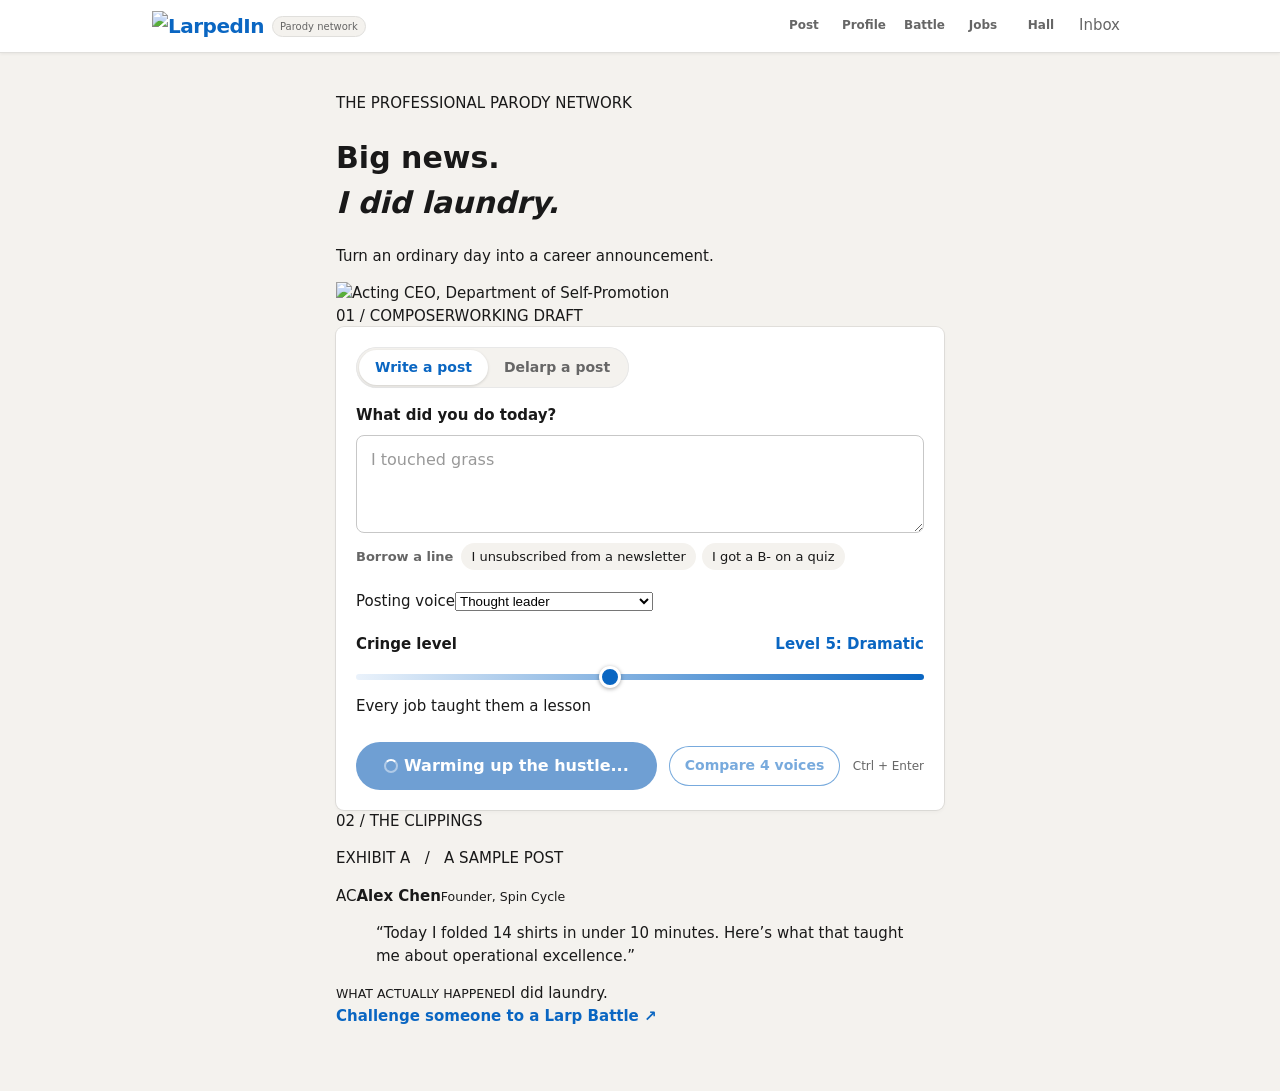
==== commit 519b522e: "Exhibit A: replace 'whites from my colours' line with a safer laundry joke (user request) Co-Authore" ====
--- a/static/index.html
+++ b/static/index.html
@@ -181,7 +181,7 @@
     </div><aside class="case"><div class="desk-label"><span>02 / THE CLIPPINGS</span></div>
   <div class="clipping"><p class="folio">EXHIBIT A &nbsp; / &nbsp; A SAMPLE POST</p>
   <p class="byline"><span class="monogram">AC</span><span><b>Alex Chen</b><small>Founder, Spin Cycle</small></span></p>
-  <blockquote>“Today I separated my whites from my colours. Here’s what that taught me about managing two teams.”</blockquote>
+  <blockquote>“Today I folded 14 shirts in under 10 minutes. Here’s what that taught me about operational excellence.”</blockquote>
   <div class="original"><small>WHAT ACTUALLY HAPPENED</small>I did laundry.</div></div>
   <a class="case-link" href="/battle.html">Challenge someone to a Larp Battle <span>↗</span></a>
   </aside></div><section class="hall-preview" id="hall-preview" aria-labelledby="hall-preview-title" hidden>
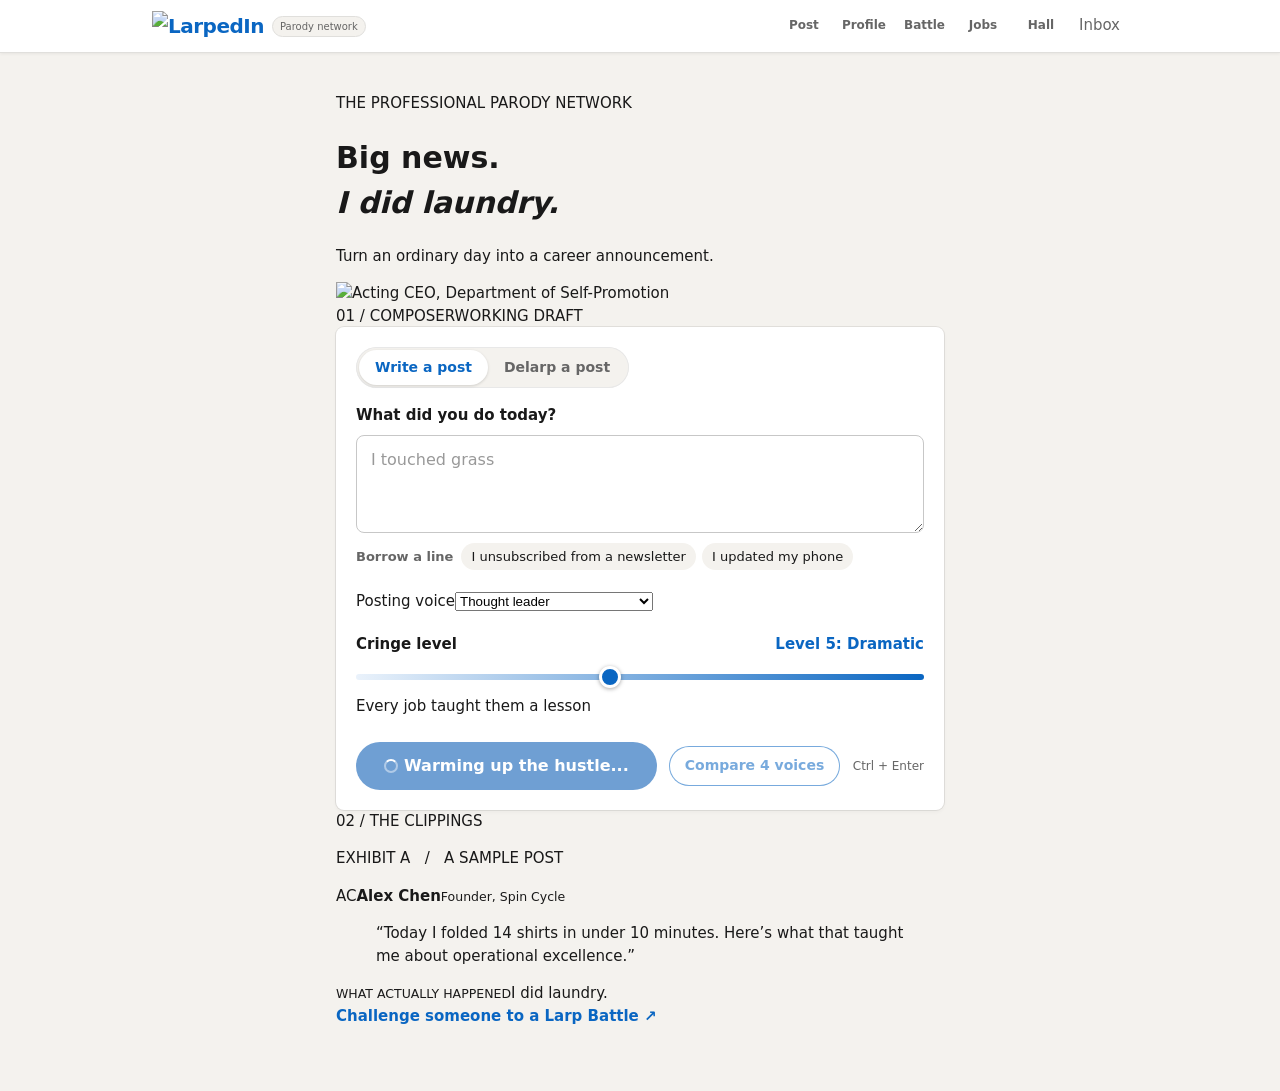
==== commit 448e37ed: "Copy-paste only: drop linkedin.js from the home page, Copy + open LinkedIn with toast Co-Authored-By" ====
--- a/static/index.html
+++ b/static/index.html
@@ -96,10 +96,10 @@
     .truth-original    the pasted post, quoted and clamped to 3 lines
     .truth-label       "What actually happened"
     .truth-text        the honest one-liner
-    .post-actions      real buttons under the card (Post to LinkedIn…, Copy, ...)
-    .share-btn         "Post to LinkedIn…": the ONLY control that can reach real
-                       LinkedIn posting (confirm dialog via linkedin.js, else the
-                       share box). Fake-card buttons must never call it.
+    .post-actions      real buttons under the card (Copy + open LinkedIn, Copy, ...)
+    .share-btn         "Copy + open LinkedIn": the ONLY control that leads to real
+                       LinkedIn (copies the text, opens LinkedIn's composer; the
+                       user posts it themselves). Fake-card buttons must never call it.
     .escalate-btn      rewrite this post one cringe level higher, in place
     .copy-btn          copy the post text only
     .link-btn          copy a shareable /p/<id> link (hidden if no id)
@@ -276,7 +276,7 @@
         <ul class="post-comments" hidden></ul>
       </article>
       <div class="post-actions">
-        <button type="button" class="share-btn" title="Real LinkedIn. You will see the exact text and confirm before anything is posted.">Post to LinkedIn…</button>
+        <button type="button" class="share-btn" title="Copies the post and opens LinkedIn. Nothing is posted unless you paste and post it there yourself.">Copy + open LinkedIn</button>
         <button type="button" class="escalate-btn">Escalate</button>
         <button type="button" class="copy-btn">Copy</button>
         <button type="button" class="link-btn" hidden>Share link</button>
@@ -290,7 +290,6 @@
   </template>
   <script src="https://cdnjs.cloudflare.com/ajax/libs/html2canvas/1.4.1/html2canvas.min.js" integrity="sha512-BNaRQnYJYiPSqHHDb58B0yaPfCu+Wgds8Gp/gU33kqBtgNS4tSPHuGibyoeqMV/TJlSKda6FXzoEyYGjTe+vXA==" crossorigin="anonymous" referrerpolicy="no-referrer" defer></script>
   <script src="nav.js" defer></script>
-  <script src="/linkedin.js" defer></script>
   <script src="app.js"></script>
 </body>
 </html>
--- a/static/style.css
+++ b/static/style.css
@@ -1006,9 +1006,9 @@
 body.is-presenting.gallery-page .qr-code { max-width: min(30vw, 54vh); }
 body.is-presenting.gallery-page .qr-url { margin-top: 1.5vh; }
 
-/* ---------- Real posting vs gags ----------
-   .share-btn is the only control that can reach real LinkedIn posting, so it gets the
-   edition primary look (solid brand, 5px corners) to stand apart from gag actions. */
+/* ---------- Real LinkedIn vs gags ----------
+   .share-btn is the only control that leads to real LinkedIn (copy + open composer), so
+   it gets the edition primary look (solid brand, 5px corners) to stand apart from gags. */
 .post-actions .share-btn {
   background: var(--brand, #0a66c2);
   color: #fff;
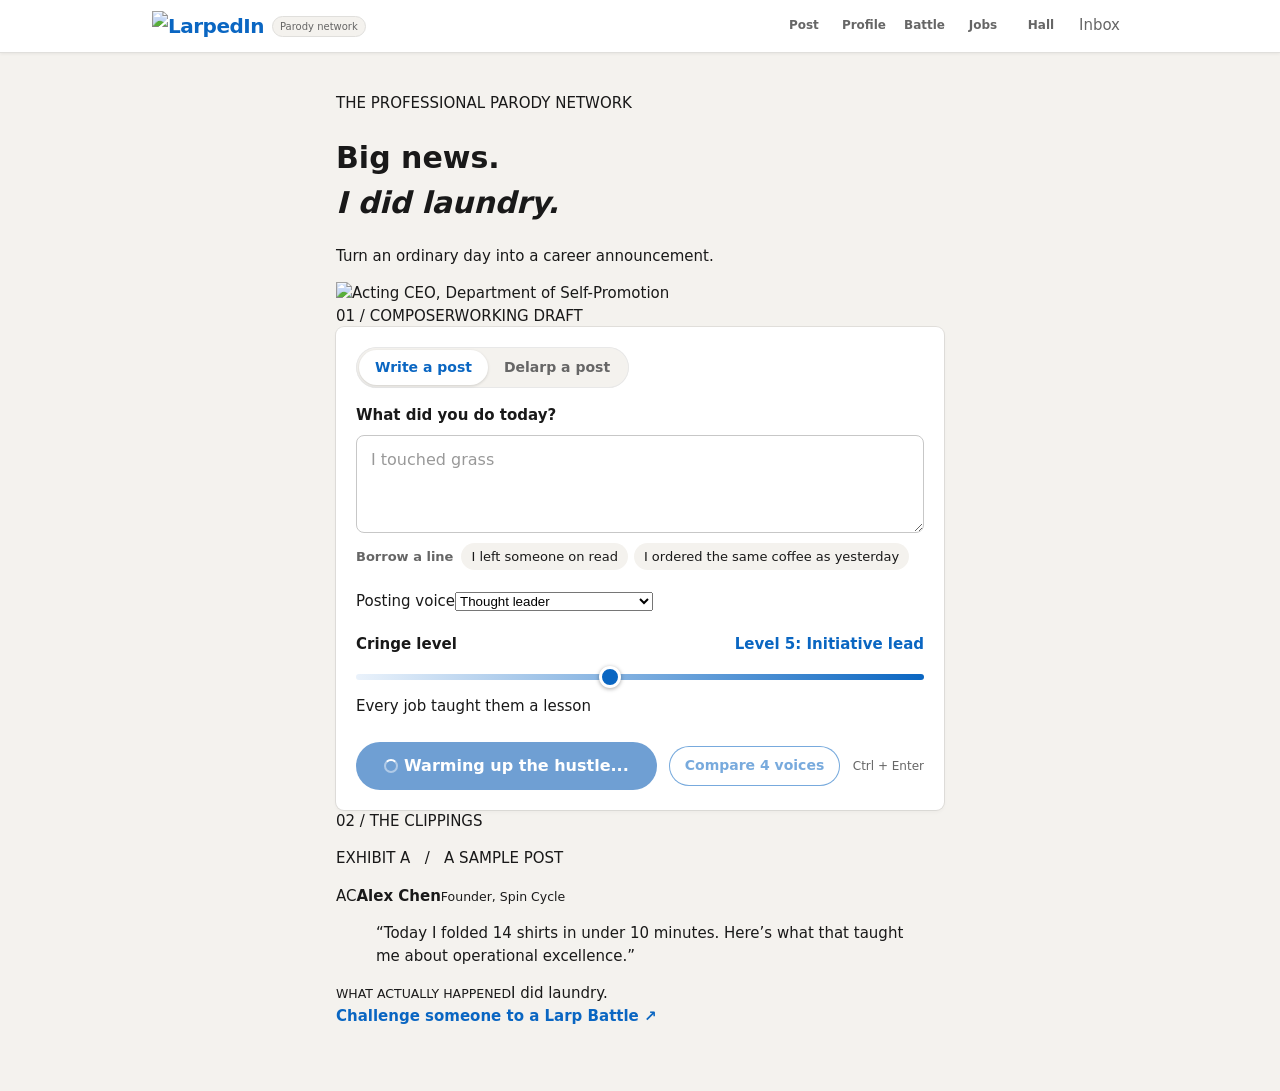
==== commit 3a4118ee: "Larp prompt: posts claim a believable accomplishment (spin first, bans surreal metaphors, example, i" ====
--- a/static/index.html
+++ b/static/index.html
@@ -152,7 +152,7 @@
       <div class="cringe">
         <label class="cringe-label" for="level">Cringe level</label>
         <input type="range" class="cringe-slider" id="level" min="1" max="10" value="5">
-        <output class="cringe-value" id="level-value" for="level">Level 5: Dramatic</output>
+        <output class="cringe-value" id="level-value" for="level">Level 5: Initiative lead</output>
         <span class="cringe-description" id="cringe-description">Every job taught them a lesson</span>
       </div>
       </div>
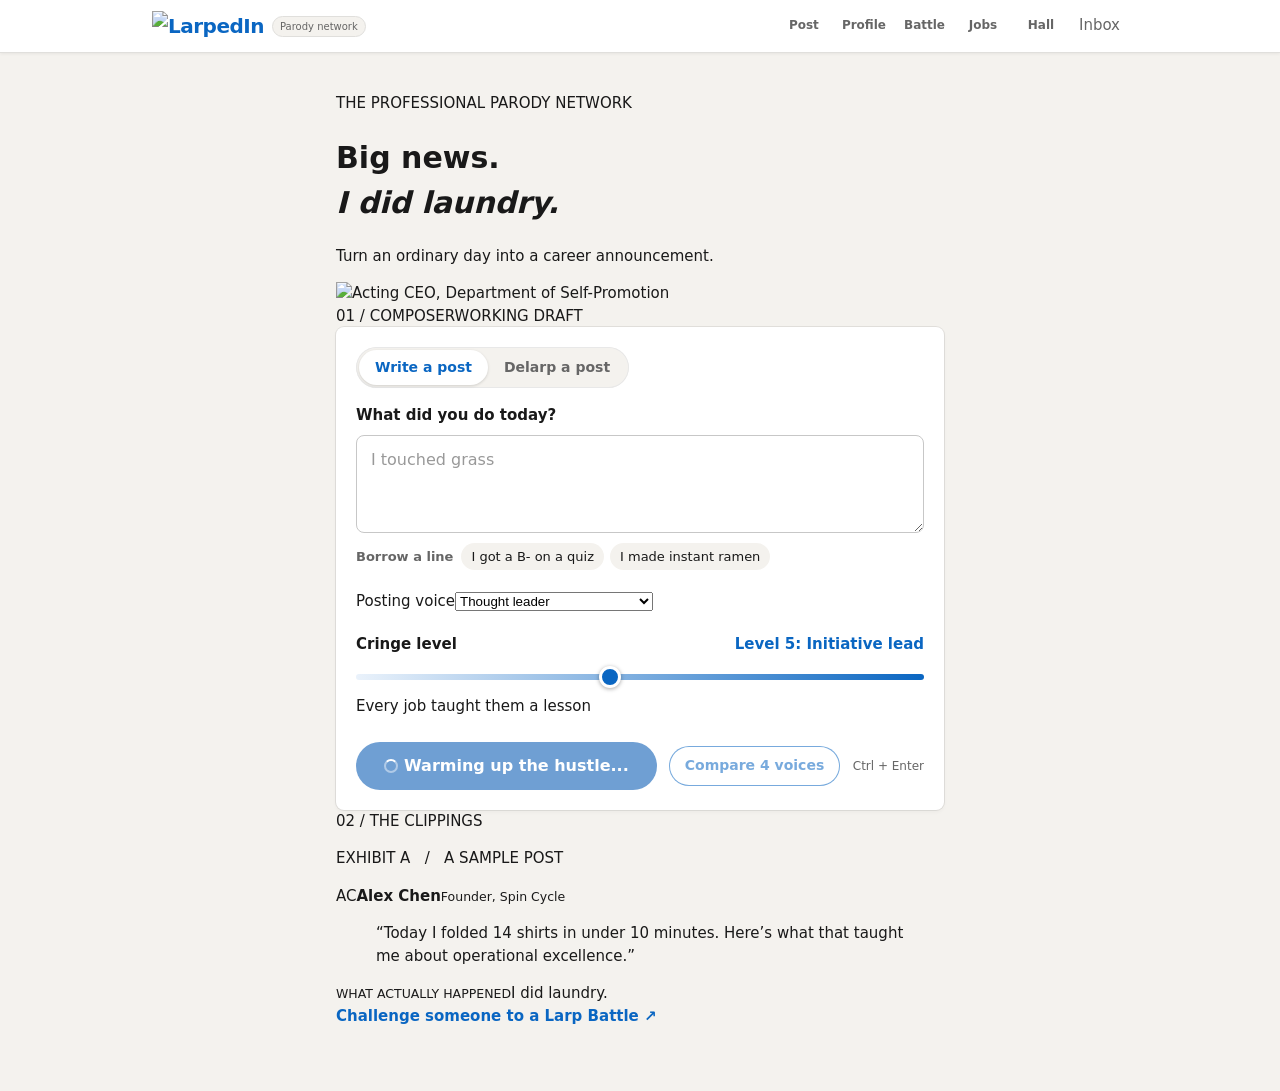
==== commit cead2e8c: "Post actions: keep Copy + open LinkedIn, Escalate, Share link; others in a More menu Co-Authored-By:" ====
--- a/static/index.html
+++ b/static/index.html
@@ -101,6 +101,9 @@
                        LinkedIn (copies the text, opens LinkedIn's composer; the
                        user posts it themselves). Fake-card buttons must never call it.
     .escalate-btn      rewrite this post one cringe level higher, in place
+    .more-actions      <details> "More" menu holding the secondary actions below
+    .more-btn          its <summary> toggle
+    .more-menu         the dropdown panel
     .copy-btn          copy the post text only
     .link-btn          copy a shareable /p/<id> link (hidden if no id)
     .x-btn             open X's compose box with an excerpt + share link
@@ -278,13 +281,18 @@
       <div class="post-actions">
         <button type="button" class="share-btn" title="Copies the post and opens LinkedIn. Nothing is posted unless you paste and post it there yourself.">Copy + open LinkedIn</button>
         <button type="button" class="escalate-btn">Escalate</button>
-        <button type="button" class="copy-btn">Copy</button>
         <button type="button" class="link-btn" hidden>Share link</button>
-        <button type="button" class="x-btn" hidden>Post on X</button>
-        <button type="button" class="delarp-btn"> Delarp this</button>
-        <button type="button" class="download-btn">Download image</button>
-        <button type="button" class="regen-btn">Regenerate</button>
-        <a class="gallery-link" hidden>See it in the Hall of Larp</a>
+        <details class="more-actions">
+          <summary class="more-btn">More</summary>
+          <div class="more-menu">
+            <button type="button" class="copy-btn">Copy text</button>
+            <button type="button" class="x-btn" hidden>Post on X</button>
+            <button type="button" class="delarp-btn">Delarp this</button>
+            <button type="button" class="download-btn">Download image</button>
+            <button type="button" class="regen-btn">Regenerate</button>
+            <a class="gallery-link" hidden>See it in the Hall of Larp</a>
+          </div>
+        </details>
       </div>
     </div>
   </template>
--- a/static/style.css
+++ b/static/style.css
@@ -1016,3 +1016,53 @@
   border-radius: 5px;
 }
 .post-actions .share-btn:hover:not(:disabled) { background: var(--blue-hover, #004182); box-shadow: none; }
+
+/* ---------- "More" menu for secondary post actions (edition look: rule lines, 5px corners) ---------- */
+
+.more-actions { position: relative; }
+.more-btn {
+  display: inline-flex;
+  align-items: center;
+  gap: 6px;
+  min-height: 40px;
+  padding: 8px 12px;
+  border-radius: 5px;
+  font-size: 14px;
+  font-weight: 600;
+  color: var(--muted);
+  cursor: pointer;
+  list-style: none;
+}
+.more-btn::-webkit-details-marker { display: none; }
+.more-btn::after { content: "▾"; font-size: 11px; }
+.more-actions[open] > .more-btn::after { content: "▴"; }
+.more-btn:hover { background: var(--hover); color: var(--text); }
+.more-menu {
+  position: absolute;
+  top: calc(100% + 4px);
+  left: 0;
+  z-index: 50;
+  display: flex;
+  flex-direction: column;
+  min-width: 210px;
+  padding: 4px;
+  background: #fff;
+  border: 1px solid var(--rule, #c9d6e4);
+  border-radius: 5px;
+  box-shadow: 0 8px 24px rgba(0, 0, 0, 0.12);
+}
+.post-actions .more-menu button,
+.post-actions .more-menu .gallery-link {
+  justify-content: flex-start;
+  width: 100%;
+  margin: 0;
+  border-radius: 4px;
+  text-align: left;
+}
+
+@media (max-width: 560px) {
+  .post-actions .escalate-btn { grid-column: auto; margin: 0; }
+  .post-actions .more-actions { grid-column: 1 / -1; }
+  .post-actions .more-btn { width: 100%; justify-content: center; }
+  .more-menu { right: 0; }
+}
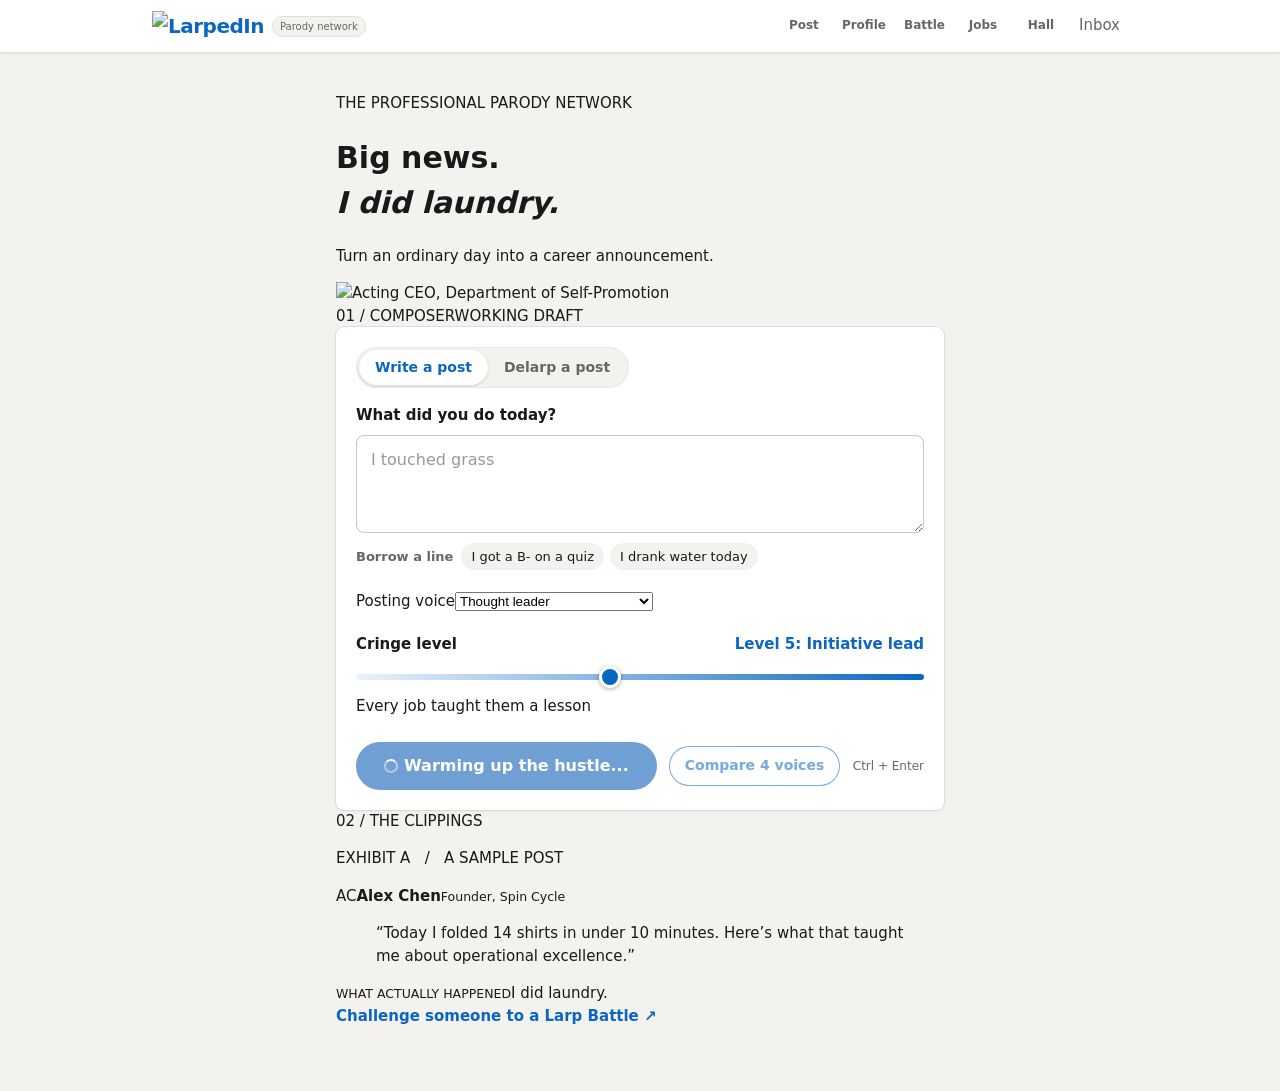
==== commit 54355f64: "Cycle the homepage headline on each reload" ====
--- a/static/index.html
+++ b/static/index.html
@@ -127,10 +127,11 @@
   <main class="studio">
     <header class="mast">
   <div class="mast-copy"><p class="folio">THE PROFESSIONAL PARODY NETWORK</p>
-  <h1>Big news.<br><em>I did laundry.</em></h1>
+  <h1><span id="banner-lead">Big news.</span><br><em id="banner-reveal">I did laundry.</em></h1>
   <p class="mast-sub">Turn an ordinary day into a career announcement.</p></div>
   <img src="/icons/press-pass.svg" alt="Acting CEO, Department of Self-Promotion" class="pass-art">
 </header>
+<script src="/banner.js"></script>
 <div class="desk"><div class="draft-column"><div class="desk-label"><span>01 / COMPOSER</span><span>WORKING DRAFT</span></div>
 
     <form class="composer" id="composer">
